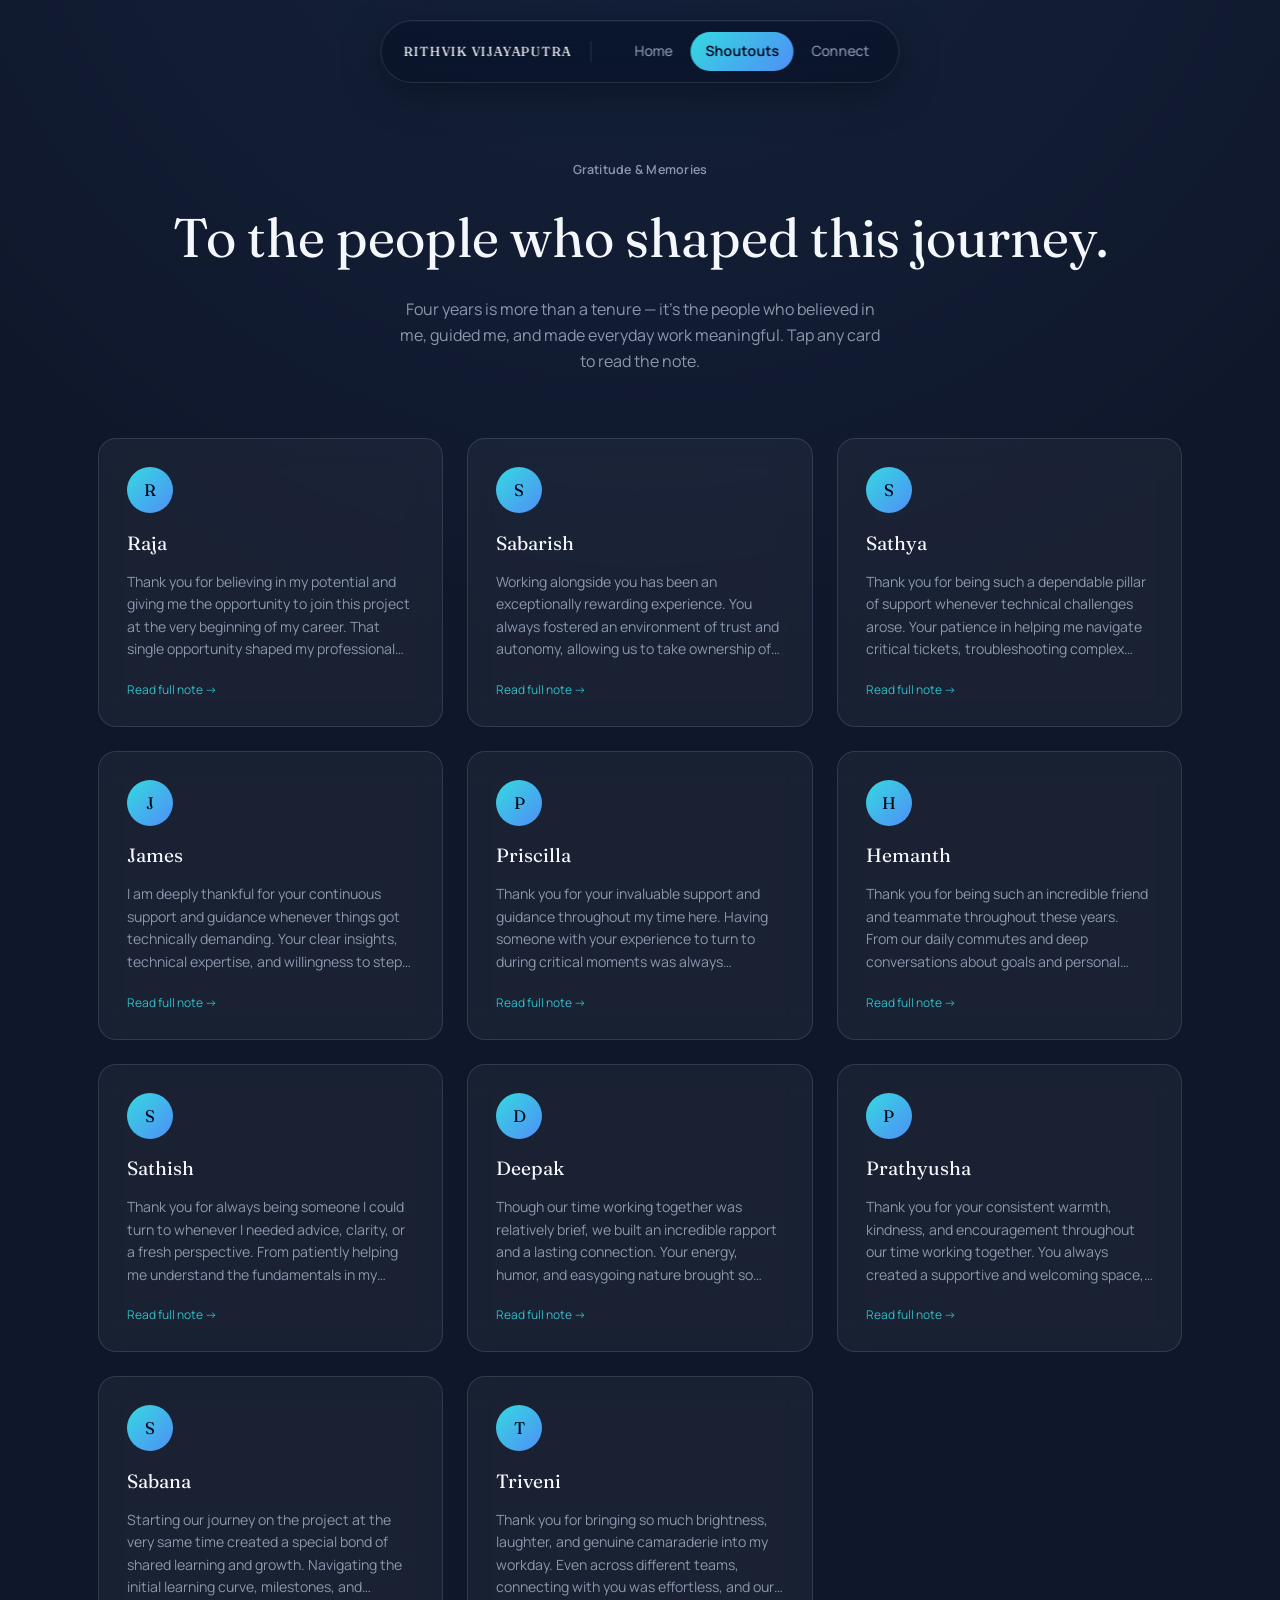
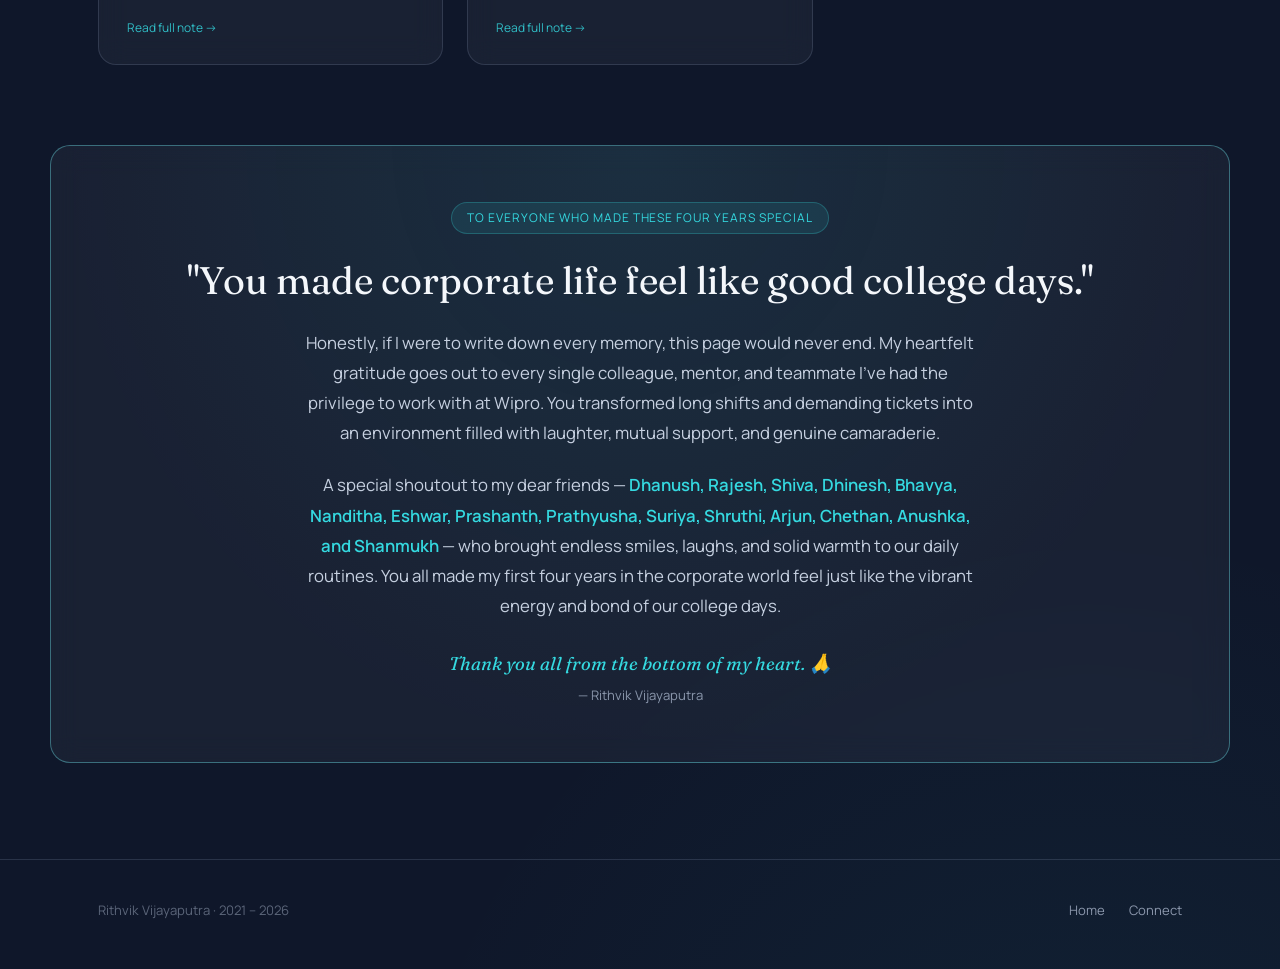
==== shoutouts.html @ c9c14535 "Add files via upload" ====
<!DOCTYPE html>
<html lang="en">
<head>
<meta charset="UTF-8">
<meta name="viewport" content="width=device-width, initial-scale=1.0">
<title>Shoutouts — Rithvik Vijayaputra</title>
<meta name="description" content="A heartfelt tribute and thank-you to the mentors, teammates, and friends who made four years at Wipro unforgettable.">
<meta property="og:title" content="Shoutouts — Rithvik Vijayaputra">
<meta property="og:description" content="A heartfelt tribute and thank-you to the mentors, teammates, and friends who made four years at Wipro unforgettable.">
<meta property="og:type" content="website">
<link rel="stylesheet" href="assets/styles.css">
</head>
<body>
<a href="#main" class="skip-link">Skip to content</a>

<nav class="site-nav" aria-label="Primary">
  <span class="site-nav__name">RITHVIK VIJAYAPUTRA</span>
  <ul class="site-nav__links">
    <li><a href="index.html">Home</a></li>
    <li><a href="shoutouts.html" aria-current="page">Shoutouts</a></li>
    <li><a href="connect.html">Connect</a></li>
  </ul>
</nav>

<main id="main">
  <header class="page-header">
    <div class="wrap">
      <p class="section-label">Gratitude &amp; Memories</p>
      <h1>To the people who shaped this journey.</h1>
      <p>Four years is more than a tenure — it's the people who believed in me, guided me, and made everyday work meaningful. Tap any card to read the note.</p>
    </div>
  </header>

  <!-- Teammates & Mentors -->
  <section class="wrap">
    <div class="team-grid" id="core-team-grid">
      <!-- Rendered dynamically from script below -->
    </div>
  </section>

  <!-- Common Note to Everyone with Special Mentions -->
  <section class="wrap common-note-section">
    <div class="glass-panel common-note-card">
      <span class="common-note-badge">To Everyone Who Made These Four Years Special</span>
      <h2 class="common-note-title">"You made corporate life feel like good college days."</h2>
      <p class="common-note-body">
        Honestly, if I were to write down every memory, this page would never end. My heartfelt gratitude goes out to every single colleague, mentor, and teammate I’ve had the privilege to work with at Wipro. You transformed long shifts and demanding tickets into an environment filled with laughter, mutual support, and genuine camaraderie.
      </p>
      <p class="common-note-body">
        A special shoutout to my dear friends — <strong>Dhanush, Rajesh, Shiva, Dhinesh, Bhavya, Nanditha, Eshwar, Prashanth, Prathyusha, Suriya, Shruthi, Arjun, Chethan, Anushka, and Shanmukh</strong> — who brought endless smiles, laughs, and solid warmth to our daily routines. You all made my first four years in the corporate world feel just like the vibrant energy and bond of our college days.
      </p>
      <p class="common-note-signoff">
        Thank you all from the bottom of my heart. 🙏
        <span>— Rithvik Vijayaputra</span>
      </p>
    </div>
  </section>
</main>

<footer class="site-footer">
  <div class="wrap" style="display:flex; flex-wrap:wrap; gap:1rem; justify-content:space-between; align-items:center; width:100%;">
    <span>Rithvik Vijayaputra · 2021 – 2026</span>
    <div class="site-footer__links">
      <a href="index.html">Home</a>
      <a href="connect.html">Connect</a>
    </div>
  </div>
</footer>

<!-- Modal -->
<div class="modal-overlay" data-modal-overlay role="dialog" aria-modal="true" aria-labelledby="modal-name">
  <div class="modal-card">
    <button class="modal-card__close" data-modal-close aria-label="Close">
      <svg width="14" height="14" viewBox="0 0 14 14" fill="none"><path d="M1 1l12 12M13 1L1 13" stroke="currentColor" stroke-width="1.6" stroke-linecap="round"/></svg>
    </button>
    <div class="modal-card__avatar" data-modal-avatar aria-hidden="true"></div>
    <h2 class="modal-card__name" id="modal-name" data-modal-name></h2>
    <p class="modal-card__message" data-modal-message></p>
  </div>
</div>

<script>
  const teammates = [
    {
      name: "Raja",
      message: "Thank you for believing in my potential and giving me the opportunity to join this project at the very beginning of my career. That single opportunity shaped my professional journey and opened doors for tremendous learning and growth. I am truly grateful for your early trust, encouragement, and the lasting positive impact you had on my career."
    },
    {
      name: "Sabarish",
      message: "Working alongside you has been an exceptionally rewarding experience. You always fostered an environment of trust and autonomy, allowing us to take ownership of our work and stay motivated to give our very best each day. I truly admire your calm composure, clarity in communication, and the thoughtful way you handle every situation. Thank you for your constant guidance and support."
    },
    {
      name: "Sathya",
      message: "Thank you for being such a dependable pillar of support whenever technical challenges arose. Your patience in helping me navigate critical tickets, troubleshooting complex issues, and sharing your deep expertise made an immense difference in my professional development. I am genuinely grateful for your continuous guidance and willingness to help."
    },
    {
      name: "James",
      message: "I am deeply thankful for your continuous support and guidance whenever things got technically demanding. Your clear insights, technical expertise, and willingness to step in during high-pressure situations provided both clarity and confidence. Thank you for always being approachable and generous with your knowledge."
    },
    {
      name: "Priscilla",
      message: "Thank you for your invaluable support and guidance throughout my time here. Having someone with your experience to turn to during critical moments was always reassuring, and your thoughtful insights helped me develop greater confidence in handling complex deliverables. Truly grateful for all your encouragement and assistance."
    },
    {
      name: "Hemanth",
      message: "Thank you for being such an incredible friend and teammate throughout these years. From our daily commutes and deep conversations about goals and personal growth to navigating workplace challenges together, your companionship made everyday work genuinely enjoyable. I am grateful for the strong bond we built."
    },
    {
      name: "Sathish",
      message: "Thank you for always being someone I could turn to whenever I needed advice, clarity, or a fresh perspective. From patiently helping me understand the fundamentals in my earlier days to always listening with genuine patience, your support was invaluable and truly made a lasting difference."
    },
    {
      name: "Deepak",
      message: "Though our time working together was relatively brief, we built an incredible rapport and a lasting connection. Your energy, humor, and easygoing nature brought so much positivity to the workplace, turning busy workdays into memorable experiences. Thank you for the great collaboration and for being such a wonderful friend."
    },
    {
      name: "Prathyusha",
      message: "Thank you for your consistent warmth, kindness, and encouragement throughout our time working together. You always created a supportive and welcoming space, offering thoughtful advice whenever I needed perspective. Your positive presence and genuine goodwill made a lasting impression on me, and I am deeply grateful for our friendship."
    },
    {
      name: "Sabana",
      message: "Starting our journey on the project at the very same time created a special bond of shared learning and growth. Navigating the initial learning curve, milestones, and challenges alongside you made the transition so much smoother and more memorable. Thank you for being such a wonderful person to work with."
    },
    {
      name: "Triveni",
      message: "Thank you for bringing so much brightness, laughter, and genuine camaraderie into my workday. Even across different teams, connecting with you was effortless, and our daily chats, shared humor, and uplifting conversations always made the busy days lighter. I am truly grateful for your friendship and the wonderful memories we shared."
    }
  ];

  function renderCard(t) {
    const safeName = t.name.replace(/"/g, '&quot;');
    const safeMsg = t.message.replace(/"/g, '&quot;');
    const initial = t.name.trim().charAt(0).toUpperCase();
    return `
      <button class="team-card glass-panel" data-team-card
        data-name="${safeName}"
        data-message="${safeMsg}"
        aria-haspopup="dialog">
        <span class="team-card__avatar" aria-hidden="true">${initial}</span>
        <span class="team-card__name">${t.name}</span>
        <span class="team-card__preview">${t.message}</span>
        <span class="team-card__cue">Read full note &rarr;</span>
      </button>
    `;
  }

  const grid = document.getElementById('core-team-grid');
  if (grid) {
    grid.innerHTML = teammates.map(renderCard).join('');
  }
</script>
<script src="assets/script.js"></script>
</body>
</html>
---- assets/styles.css ----
/* ==========================================================================
   RITHVIK VIJAYAPUTRA — FOUR YEARS, ONE JOURNEY
   Shared design tokens + base styles
   ========================================================================== */

@import url('https://fonts.googleapis.com/css2?family=Fraunces:opsz,wght@9..144,300;9..144,400;9..144,500;9..144,600&family=Manrope:wght@400;500;600;700&display=swap');

:root {
  /* --- surfaces --- */
  --bg-primary: #0f172a;
  --bg-deep: #020617;
  --bg-deeper: #050b18;
  --bg-deepest: #0b1224;

  /* --- accents --- */
  --cyan: #35d9e0;
  --blue: #4f8ff7;
  --teal: #2bcfa1;
  --violet: #8b7cf6;
  --amber: #e8b374;

  /* --- text --- */
  --ink-0: #f4f7fb;
  --ink-1: #c6d0e0;
  --ink-2: #8b97ac;
  --ink-3: #5b6579;

  /* --- glass --- */
  --glass-fill: rgba(244, 247, 251, 0.045);
  --glass-fill-strong: rgba(244, 247, 251, 0.075);
  --glass-border: rgba(197, 219, 255, 0.14);
  --glass-border-lit: rgba(107, 224, 232, 0.4);

  /* --- type --- */
  --font-display: 'Fraunces', Georgia, serif;
  --font-body: 'Manrope', -apple-system, BlinkMacSystemFont, sans-serif;

  /* --- motion --- */
  --ease-cinematic: cubic-bezier(0.16, 0.7, 0.24, 1);
  --ease-soft: cubic-bezier(0.4, 0, 0.2, 1);
}

* { margin: 0; padding: 0; box-sizing: border-box; }

html {
  scroll-behavior: smooth;
  -webkit-tap-highlight-color: transparent;
}

body {
  background:
    radial-gradient(ellipse 120% 60% at 50% -10%, rgba(79, 143, 247, 0.10), transparent 60%),
    radial-gradient(ellipse 100% 50% at 85% 110%, rgba(53, 217, 224, 0.06), transparent 55%),
    var(--bg-primary);
  color: var(--ink-1);
  font-family: var(--font-body);
  line-height: 1.6;
  min-height: 100vh;
  overflow-x: hidden;
}

img, svg { display: block; max-width: 100%; }

a { color: inherit; text-decoration: none; }

button {
  font-family: inherit;
  border: none;
  background: none;
  color: inherit;
  cursor: pointer;
}

.visually-hidden {
  position: absolute;
  width: 1px; height: 1px;
  padding: 0; margin: -1px;
  overflow: hidden;
  clip: rect(0,0,0,0);
  white-space: nowrap;
  border: 0;
}

.skip-link {
  position: absolute;
  top: -100px;
  left: 1rem;
  background: var(--bg-deep);
  color: var(--ink-0);
  padding: 0.75rem 1.25rem;
  border-radius: 8px;
  border: 1px solid var(--glass-border-lit);
  z-index: 1000;
  transition: top 0.2s var(--ease-soft);
}
.skip-link:focus { top: 1rem; }

:focus-visible {
  outline: 2px solid var(--cyan);
  outline-offset: 3px;
  border-radius: 4px;
}

/* ==========================================================================
   FLOATING NAVIGATION
   ========================================================================== */

.site-nav {
  position: fixed;
  top: 1.25rem;
  left: 50%;
  transform: translateX(-50%);
  z-index: 500;
  display: flex;
  align-items: center;
  gap: 1.75rem;
  padding: 0.7rem 0.9rem 0.7rem 1.4rem;
  background: rgba(8, 15, 30, 0.55);
  backdrop-filter: blur(18px) saturate(140%);
  -webkit-backdrop-filter: blur(18px) saturate(140%);
  border: 1px solid var(--glass-border);
  border-radius: 999px;
  box-shadow: 0 10px 40px rgba(0,0,0,0.35), inset 0 1px 0 rgba(255,255,255,0.04);
  width: max-content;
  max-width: calc(100vw - 1.5rem);
}

.site-nav__name {
  font-family: var(--font-display);
  font-size: 0.82rem;
  letter-spacing: 0.06em;
  color: var(--ink-0);
  white-space: nowrap;
  padding-right: 1.25rem;
  border-right: 1px solid var(--glass-border);
}

.site-nav__links {
  display: flex;
  gap: 0.25rem;
  list-style: none;
}

.site-nav__links a {
  display: block;
  padding: 0.5rem 0.9rem;
  font-size: 0.88rem;
  font-weight: 500;
  color: var(--ink-2);
  border-radius: 999px;
  transition: color 0.25s var(--ease-soft), background 0.25s var(--ease-soft);
  position: relative;
}

.site-nav__links a:hover { color: var(--ink-0); background: var(--glass-fill); }

.site-nav__links a[aria-current="page"] {
  color: var(--bg-deep);
  background: linear-gradient(135deg, var(--cyan), var(--blue));
  font-weight: 600;
}

@media (max-width: 640px) {
  .site-nav { gap: 0.4rem; padding: 0.55rem 0.6rem; top: 0.85rem; }
  .site-nav__name { display: none; }
  .site-nav__links a { padding: 0.5rem 0.7rem; font-size: 0.8rem; }
}

/* ==========================================================================
   LAYOUT PRIMITIVES
   ========================================================================== */

.wrap {
  max-width: 1180px;
  margin: 0 auto;
  padding: 0 clamp(1.25rem, 4vw, 3rem);
}

.section-label {
  font-family: var(--font-body);
  font-size: 0.78rem;
  font-weight: 600;
  letter-spacing: 0.02em;
  color: var(--cyan);
  margin-bottom: 0.9rem;
}

.glass-panel {
  background: var(--glass-fill);
  border: 1px solid var(--glass-border);
  border-radius: 20px;
  backdrop-filter: blur(14px);
  -webkit-backdrop-filter: blur(14px);
}

/* ==========================================================================
   HERO — INDEX
   ========================================================================== */

.hero {
  position: relative;
  min-height: 92vh;
  display: flex;
  align-items: center;
  padding: 8rem 0 4rem;
  overflow: hidden;
}

.hero__glow {
  position: absolute;
  inset: -20% -10%;
  background:
    radial-gradient(circle at 22% 25%, rgba(79,143,247,0.16), transparent 42%),
    radial-gradient(circle at 78% 65%, rgba(53,217,224,0.11), transparent 45%);
  filter: blur(10px);
  pointer-events: none;
  z-index: 0;
}

.hero__grain {
  position: absolute;
  inset: 0;
  pointer-events: none;
  opacity: 0.35;
  background-image: radial-gradient(rgba(255,255,255,0.025) 1px, transparent 1px);
  background-size: 3px 3px;
  z-index: 0;
}

.hero__content {
  position: relative;
  z-index: 1;
  max-width: 760px;
}

.hero__eyebrow {
  display: inline-flex;
  align-items: center;
  gap: 0.6rem;
  font-size: 0.8rem;
  color: var(--ink-2);
  margin-bottom: 1.75rem;
  opacity: 0;
  animation: rise 0.9s var(--ease-cinematic) 0.15s forwards;
}

.hero__eyebrow::before {
  content: '';
  width: 26px; height: 1px;
  background: linear-gradient(90deg, var(--cyan), transparent);
}

.hero__headline {
  font-family: var(--font-display);
  font-weight: 400;
  font-size: clamp(2.6rem, 7vw, 5.1rem);
  line-height: 1.04;
  color: var(--ink-0);
  letter-spacing: -0.01em;
}

.hero__headline span {
  display: block;
  opacity: 0;
  transform: translateY(28px);
  animation: rise 1s var(--ease-cinematic) forwards;
}
.hero__headline span:nth-child(1) { animation-delay: 0.3s; }
.hero__headline span:nth-child(2) {
  animation-delay: 0.55s;
  background: linear-gradient(120deg, var(--cyan), var(--blue) 60%, var(--violet));
  -webkit-background-clip: text;
  background-clip: text;
  color: transparent;
}

.hero__subline {
  margin-top: 1.9rem;
  font-family: var(--font-display);
  font-style: italic;
  font-weight: 300;
  font-size: clamp(1.05rem, 2vw, 1.35rem);
  color: var(--ink-1);
  max-width: 38ch;
  opacity: 0;
  animation: rise 0.9s var(--ease-cinematic) 0.8s forwards;
}

.hero__body {
  margin-top: 2rem;
  font-size: 1rem;
  color: var(--ink-2);
  max-width: 52ch;
  opacity: 0;
  animation: rise 0.9s var(--ease-cinematic) 1.0s forwards;
}

.hero__body strong { color: var(--ink-1); font-weight: 600; }

.hero__signature {
  margin-top: 2.5rem;
  font-family: var(--font-display);
  font-style: italic;
  font-size: 1.3rem;
  color: var(--ink-0);
  opacity: 0;
  animation: rise 0.9s var(--ease-cinematic) 1.2s forwards;
}

.hero__signature small {
  display: block;
  font-family: var(--font-body);
  font-style: normal;
  font-size: 0.72rem;
  letter-spacing: 0.02em;
  color: var(--ink-3);
  margin-top: 0.35rem;
}

.hero__scroll-cue {
  position: absolute;
  bottom: 2.4rem;
  left: 50%;
  transform: translateX(-50%);
  display: flex;
  flex-direction: column;
  align-items: center;
  gap: 0.6rem;
  font-size: 0.72rem;
  color: var(--ink-3);
  opacity: 0;
  animation: rise 0.9s var(--ease-cinematic) 1.5s forwards;
  z-index: 1;
}

.hero__scroll-cue span {
  width: 1px; height: 34px;
  background: linear-gradient(var(--cyan), transparent);
  animation: scrollcue 2.2s var(--ease-soft) infinite;
}

@keyframes rise {
  to { opacity: 1; transform: translateY(0); }
}
@keyframes scrollcue {
  0% { transform: scaleY(0); transform-origin: top; opacity: 0; }
  40% { transform: scaleY(1); transform-origin: top; opacity: 1; }
  60% { transform: scaleY(1); transform-origin: bottom; opacity: 1; }
  100% { transform: scaleY(0); transform-origin: bottom; opacity: 0; }
}

/* ==========================================================================
   CINEMATIC SEQUENCE
   ========================================================================== */

.cinema {
  position: relative;
  padding: 3rem 0 6rem;
}

.cinema__intro {
  max-width: 620px;
  margin: 0 auto 3rem;
  text-align: center;
}

.cinema__intro h2 {
  font-family: var(--font-display);
  font-weight: 400;
  font-size: clamp(1.9rem, 4vw, 2.6rem);
  color: var(--ink-0);
}

.cinema__intro p {
  margin-top: 0.9rem;
  color: var(--ink-2);
  font-size: 0.98rem;
}

.stage {
  position: relative;
  width: min(100%, 1180px);
  margin: 0 auto;
  aspect-ratio: 16 / 9;
  border-radius: 22px;
  overflow: hidden;
  background: var(--bg-deep);
  border: 1px solid var(--glass-border);
  box-shadow:
    0 30px 90px rgba(0,0,0,0.55),
    0 0 0 1px rgba(255,255,255,0.02) inset,
    0 0 70px rgba(53,217,224,0.05);
}

@media (max-width: 720px) {
  .stage { aspect-ratio: 3 / 4; border-radius: 16px; }
}

.stage__scene {
  position: absolute;
  inset: 0;
  opacity: 0;
  visibility: hidden;
  transition: opacity 1.4s var(--ease-cinematic);
}

.stage__scene.is-active {
  opacity: 1;
  visibility: visible;
  z-index: 2;
}
.stage__scene.is-prev { z-index: 1; }

.stage__scene svg {
  width: 100%;
  height: 100%;
  display: block;
}

.stage__scene .scene-art {
  position: absolute;
  inset: 0;
  width: 100%;
  height: 100%;
}

.stage__vignette {
  position: absolute;
  inset: 0;
  z-index: 5;
  pointer-events: none;
  background:
    radial-gradient(ellipse 120% 90% at 50% 50%, transparent 55%, rgba(0,0,0,0.55) 100%);
}

.stage__grain {
  position: absolute;
  inset: 0;
  z-index: 6;
  pointer-events: none;
  opacity: 0.05;
  background-image: radial-gradient(rgba(255,255,255,0.5) 1px, transparent 1px);
  background-size: 3px 3px;
  mix-blend-mode: overlay;
}

/* film UI overlay */
.stage__ui {
  position: absolute;
  inset: 0;
  z-index: 7;
  pointer-events: none;
  display: flex;
  flex-direction: column;
  justify-content: space-between;
  padding: clamp(1rem, 2.5vw, 1.75rem);
  font-family: var(--font-body);
}

.stage__ui-top {
  display: flex;
  justify-content: space-between;
  align-items: flex-start;
  font-size: 0.66rem;
  letter-spacing: 0.08em;
  color: rgba(230, 240, 250, 0.55);
}

.stage__ui-tag {
  display: flex;
  align-items: center;
  gap: 0.5rem;
}
.stage__ui-tag::before {
  content: '';
  width: 6px; height: 6px;
  border-radius: 50%;
  background: var(--cyan);
  box-shadow: 0 0 8px var(--cyan);
  animation: pulse-dot 2s ease-in-out infinite;
}
@keyframes pulse-dot { 0%,100% { opacity: 1; } 50% { opacity: 0.35; } }

.stage__caption-block {
  max-width: 62%;
}

.stage__year {
  font-family: var(--font-display);
  font-size: clamp(0.7rem, 1.4vw, 0.85rem);
  letter-spacing: 0.14em;
  color: var(--cyan);
  margin-bottom: 0.35rem;
  text-transform: uppercase;
}

.stage__title {
  font-family: var(--font-display);
  font-weight: 400;
  font-size: clamp(1.5rem, 3.6vw, 2.5rem);
  color: #fff;
  text-shadow: 0 2px 30px rgba(0,0,0,0.6);
  line-height: 1.05;
}

.stage__caption {
  margin-top: 0.6rem;
  font-style: italic;
  font-family: var(--font-display);
  font-size: clamp(0.85rem, 1.7vw, 1.05rem);
  color: rgba(230, 238, 248, 0.78);
  max-width: 42ch;
}

/* progress timeline */
.stage__timeline {
  pointer-events: auto;
  display: flex;
  gap: 0.5rem;
  align-items: center;
}

.stage__timeline-track {
  position: relative;
  width: 46px;
  height: 3px;
  background: rgba(255,255,255,0.15);
  border-radius: 3px;
  overflow: hidden;
}
.stage__timeline-track > i {
  position: absolute;
  inset: 0;
  transform-origin: left;
  transform: scaleX(0);
  background: linear-gradient(90deg, var(--cyan), var(--blue));
}
.stage__timeline-track.is-done > i { transform: scaleX(1); transition: none; }
.stage__timeline-track.is-active > i { transition: transform linear; }

.stage__dot-btn {
  pointer-events: auto;
  font-size: 0.6rem;
  letter-spacing: 0.05em;
  color: rgba(255,255,255,0.4);
  padding: 0.3rem;
  transition: color 0.2s;
}
.stage__dot-btn:hover, .stage__dot-btn:focus-visible { color: #fff; }
.stage__dot-btn[aria-current="true"] { color: var(--cyan); }

/* stage controls */
.stage__controls {
  position: absolute;
  bottom: clamp(0.9rem, 2.5vw, 1.5rem);
  left: 0; right: 0;
  z-index: 8;
  display: flex;
  justify-content: center;
}

.stage__nav-arrow {
  position: absolute;
  top: 50%;
  transform: translateY(-50%);
  z-index: 8;
  width: 42px; height: 42px;
  border-radius: 50%;
  background: rgba(8, 15, 30, 0.4);
  border: 1px solid rgba(255,255,255,0.14);
  backdrop-filter: blur(6px);
  color: #fff;
  display: flex;
  align-items: center;
  justify-content: center;
  opacity: 0;
  transition: opacity 0.3s, background 0.2s, border-color 0.2s;
}
.stage:hover .stage__nav-arrow,
.stage__nav-arrow:focus-visible { opacity: 0.85; }
.stage__nav-arrow:hover { background: rgba(53,217,224,0.15); border-color: var(--glass-border-lit); }
.stage__nav-arrow--prev { left: clamp(0.6rem, 2vw, 1.25rem); }
.stage__nav-arrow--next { right: clamp(0.6rem, 2vw, 1.25rem); }

@media (max-width: 640px) {
  .stage__caption-block { max-width: 78%; }
  .stage__nav-arrow { opacity: 0.6; width: 34px; height: 34px; }
}

/* ==========================================================================
   PARTICLES (shared, css-only)
   ========================================================================== */

.particle-field {
  position: absolute;
  inset: 0;
  z-index: 3;
  pointer-events: none;
  overflow: hidden;
}
.particle-field span {
  position: absolute;
  bottom: -10px;
  width: 3px; height: 3px;
  border-radius: 50%;
  background: var(--cyan);
  opacity: 0;
  filter: blur(0.3px);
  animation: drift-up linear infinite;
}
@keyframes drift-up {
  0% { transform: translate(0, 0); opacity: 0; }
  10% { opacity: 0.55; }
  90% { opacity: 0.25; }
  100% { transform: translate(var(--drift-x, 20px), -320px); opacity: 0; }
}

/* ==========================================================================
   CLOSING / QUOTE STRIP
   ========================================================================== */

.closing {
  padding: 6rem 0 8rem;
  text-align: center;
}

.closing__mark {
  font-family: var(--font-display);
  font-style: italic;
  font-size: clamp(1.3rem, 3vw, 1.9rem);
  color: var(--ink-1);
  max-width: 34ch;
  margin: 0 auto;
  line-height: 1.45;
}

.closing__lines {
  margin: 2.5rem auto 0;
  max-width: 520px;
  text-align: left;
  color: var(--ink-2);
  font-size: 0.95rem;
}
.closing__lines p { margin-bottom: 0.5rem; padding-left: 1.25rem; position: relative; }
.closing__lines p::before {
  content: '—';
  position: absolute; left: 0;
  color: var(--cyan);
  opacity: 0.8;
}

.closing__thanks {
  margin-top: 3.5rem;
  font-family: var(--font-display);
  font-size: clamp(1.6rem, 4vw, 2.3rem);
  color: var(--ink-0);
}

.closing__sig {
  margin-top: 0.75rem;
  font-family: var(--font-display);
  font-style: italic;
  color: var(--ink-2);
}

/* ==========================================================================
   FOOTER
   ========================================================================== */

.site-footer {
  padding: 2.5rem 0 3rem;
  border-top: 1px solid var(--glass-border);
  display: flex;
  flex-wrap: wrap;
  gap: 1rem;
  justify-content: space-between;
  align-items: center;
  color: var(--ink-3);
  font-size: 0.82rem;
}

.site-footer a { color: var(--ink-2); transition: color 0.2s; }
.site-footer a:hover { color: var(--cyan); }

.site-footer__links { display: flex; gap: 1.5rem; }

/* ==========================================================================
   SHOUTOUTS PAGE
   ========================================================================== */

.page-header {
  padding: 9rem 0 3rem;
  text-align: center;
}
.page-header h1 {
  font-family: var(--font-display);
  font-weight: 400;
  font-size: clamp(2.2rem, 5vw, 3.4rem);
  color: var(--ink-0);
}
.page-header p {
  margin-top: 1rem;
  color: var(--ink-2);
  max-width: 48ch;
  margin-inline: auto;
}

.team-grid {
  padding: 1rem 0 4rem;
  display: grid;
  grid-template-columns: repeat(auto-fill, minmax(290px, 1fr));
  gap: 1.5rem;
  align-items: stretch;
}

/* Fixed top-alignment and flex column layout for cards */
.team-card {
  position: relative;
  padding: 1.75rem;
  border-radius: 18px;
  cursor: pointer;
  text-align: left;
  display: flex;
  flex-direction: column;
  align-items: flex-start;
  justify-content: flex-start;
  height: 100%;
  box-sizing: border-box;
  transition: transform 0.35s var(--ease-soft), border-color 0.35s, background 0.35s;
}
.team-card:hover, .team-card:focus-visible {
  transform: translateY(-4px);
  border-color: var(--glass-border-lit);
  background: var(--glass-fill-strong);
}

.team-card__avatar {
  width: 46px;
  height: 46px;
  border-radius: 50%;
  display: flex;
  align-items: center;
  justify-content: center;
  font-family: var(--font-display);
  font-size: 1.05rem;
  color: var(--bg-deep);
  background: linear-gradient(135deg, var(--cyan), var(--blue));
  margin-bottom: 1.1rem;
  flex-shrink: 0;
}

.team-card__name {
  font-family: var(--font-display);
  font-size: 1.2rem;
  color: var(--ink-0);
  line-height: 1.25;
  width: 100%;
}

.team-card__role {
  font-size: 0.78rem;
  color: var(--cyan);
  margin-top: 0.25rem;
  letter-spacing: 0.02em;
  width: 100%;
}

.team-card__preview {
  margin-top: 1rem;
  font-size: 0.88rem;
  color: var(--ink-2);
  line-height: 1.6;
  display: -webkit-box;
  -webkit-line-clamp: 4;
  -webkit-box-orient: vertical;
  overflow: hidden;
  flex-grow: 1;
  width: 100%;
}

.team-card__cue {
  margin-top: 1.25rem;
  font-size: 0.75rem;
  color: var(--cyan);
  display: inline-flex;
  align-items: center;
  gap: 0.4rem;
  opacity: 0.85;
  transition: opacity 0.2s, transform 0.2s;
}
.team-card:hover .team-card__cue {
  opacity: 1;
  transform: translateX(3px);
}

/* ==========================================================================
   COMMON NOTE CARD
   ========================================================================== */

.common-note-section {
  padding: 1rem 0 6rem;
}

.common-note-card {
  padding: clamp(2rem, 5vw, 3.5rem);
  text-align: center;
  position: relative;
  overflow: hidden;
  background: radial-gradient(ellipse at 50% 0%, rgba(53, 217, 224, 0.08), transparent 70%), var(--glass-fill);
  border: 1px solid var(--glass-border-lit);
}

.common-note-badge {
  display: inline-block;
  padding: 0.35rem 0.95rem;
  border-radius: 999px;
  font-size: 0.75rem;
  letter-spacing: 0.08em;
  text-transform: uppercase;
  color: var(--cyan);
  background: rgba(53, 217, 224, 0.1);
  border: 1px solid rgba(53, 217, 224, 0.25);
  margin-bottom: 1.35rem;
}

.common-note-title {
  font-family: var(--font-display);
  font-weight: 400;
  font-size: clamp(1.6rem, 3.5vw, 2.4rem);
  color: var(--ink-0);
  line-height: 1.25;
  margin-bottom: 1.5rem;
}

.common-note-body {
  font-size: clamp(0.95rem, 2vw, 1.05rem);
  color: var(--ink-1);
  max-width: 68ch;
  margin: 0 auto 1.35rem;
  line-height: 1.8;
}

.common-note-body strong {
  color: var(--cyan);
  font-weight: 600;
}

.common-note-signoff {
  margin-top: 1.75rem;
  font-family: var(--font-display);
  font-style: italic;
  font-size: 1.15rem;
  color: var(--cyan);
}

.common-note-signoff span {
  display: block;
  font-family: var(--font-body);
  font-style: normal;
  font-size: 0.82rem;
  color: var(--ink-2);
  margin-top: 0.35rem;
}

/* modal */
.modal-overlay {
  position: fixed;
  inset: 0;
  z-index: 900;
  display: flex;
  align-items: center;
  justify-content: center;
  padding: 1.5rem;
  background: rgba(2, 6, 20, 0.7);
  backdrop-filter: blur(6px);
  opacity: 0;
  visibility: hidden;
  transition: opacity 0.35s var(--ease-soft), visibility 0.35s;
}
.modal-overlay.is-open { opacity: 1; visibility: visible; }

.modal-card {
  position: relative;
  max-width: 540px;
  width: 100%;
  padding: 2.5rem;
  border-radius: 22px;
  background: linear-gradient(160deg, var(--bg-deepest), var(--bg-deep));
  border: 1px solid var(--glass-border-lit);
  box-shadow: 0 30px 80px rgba(0,0,0,0.5), 0 0 60px rgba(53,217,224,0.08);
  transform: scale(0.92) translateY(10px);
  transition: transform 0.4s var(--ease-cinematic);
}
.modal-overlay.is-open .modal-card { transform: scale(1) translateY(0); }

.modal-card__close {
  position: absolute;
  top: 1.1rem; right: 1.1rem;
  width: 32px; height: 32px;
  border-radius: 50%;
  display: flex; align-items: center; justify-content: center;
  color: var(--ink-2);
  background: var(--glass-fill);
  border: 1px solid var(--glass-border);
  transition: color 0.2s, border-color 0.2s;
}
.modal-card__close:hover { color: #fff; border-color: var(--glass-border-lit); }

.modal-card__avatar {
  width: 54px; height: 54px;
  border-radius: 50%;
  display: flex; align-items: center; justify-content: center;
  font-family: var(--font-display);
  font-size: 1.25rem;
  color: var(--bg-deep);
  background: linear-gradient(135deg, var(--cyan), var(--blue));
  margin-bottom: 1.4rem;
}

.modal-card__name {
  font-family: var(--font-display);
  font-size: 1.5rem;
  color: var(--ink-0);
}
.modal-card__role {
  font-size: 0.8rem;
  color: var(--cyan);
  margin-top: 0.25rem;
}
.modal-card__message {
  margin-top: 1.4rem;
  font-family: var(--font-display);
  font-style: italic;
  font-size: 1.05rem;
  color: var(--ink-1);
  line-height: 1.65;
}

/* ==========================================================================
   CONNECT PAGE
   ========================================================================== */

.connect-grid {
  padding: 1rem 0 6rem;
  display: grid;
  grid-template-columns: repeat(2, 1fr);
  gap: 1.5rem;
  max-width: 840px;
  margin: 0 auto;
}

@media (max-width: 680px) {
  .connect-grid {
    grid-template-columns: 1fr;
    gap: 1.25rem;
  }
}

.connect-card {
  padding: 1.9rem;
  border-radius: 18px;
  display: flex;
  flex-direction: column;
  gap: 1rem;
  min-height: 220px;
  transition: border-color 0.3s, transform 0.3s var(--ease-soft);
}
.connect-card:hover { border-color: var(--glass-border-lit); transform: translateY(-3px); }

.connect-card__icon {
  width: 42px; height: 42px;
  border-radius: 12px;
  display: flex; align-items: center; justify-content: center;
  background: linear-gradient(135deg, rgba(53,217,224,0.15), rgba(79,143,247,0.1));
  border: 1px solid var(--glass-border-lit);
  color: var(--cyan);
}

.connect-card__label {
  font-size: 0.72rem;
  letter-spacing: 0.04em;
  color: var(--ink-3);
}

.connect-card__value {
  font-family: var(--font-display);
  font-size: 1.15rem;
  color: var(--ink-0);
  word-break: break-word;
}

.connect-card__actions {
  margin-top: auto;
  display: flex;
  flex-wrap: wrap;
  gap: 0.6rem;
}

.btn {
  display: inline-flex;
  align-items: center;
  gap: 0.5rem;
  padding: 0.55rem 1rem;
  border-radius: 999px;
  font-size: 0.82rem;
  font-weight: 600;
  transition: transform 0.2s var(--ease-soft), box-shadow 0.2s;
}
.btn--primary {
  background: linear-gradient(135deg, var(--cyan), var(--blue));
  color: var(--bg-deep);
}
.btn--primary:hover { transform: translateY(-2px); box-shadow: 0 8px 24px rgba(53,217,224,0.25); }
.btn--ghost {
  background: var(--glass-fill);
  border: 1px solid var(--glass-border);
  color: var(--ink-1);
}
.btn--ghost:hover { border-color: var(--glass-border-lit); color: #fff; }

.copy-toast {
  position: fixed;
  bottom: 2rem;
  left: 50%;
  transform: translateX(-50%) translateY(20px);
  background: var(--bg-deepest);
  border: 1px solid var(--glass-border-lit);
  padding: 0.7rem 1.2rem;
  border-radius: 999px;
  font-size: 0.85rem;
  color: var(--ink-0);
  opacity: 0;
  pointer-events: none;
  transition: transform 0.3s var(--ease-cinematic), opacity 0.3s;
  z-index: 950;
}
.copy-toast.is-shown { opacity: 1; transform: translateX(-50%) translateY(0); }

/* ==========================================================================
   SCENE ART — figures, parallax layers, per-shot motion
   ========================================================================== */

.fig-wrap {
  position: absolute;
  inset: 0;
  z-index: 4;
  pointer-events: none;
}
.fig-svg { width: 100%; height: 100%; }

.stage__scene.is-active .parallax-back { animation: driftSlow 9s ease-in-out infinite alternate; }
.stage__scene.is-active .parallax-mid { animation: driftSlow 7s ease-in-out infinite alternate; }
.stage__scene.is-active .parallax-mid-rev { animation: driftSlowRev 8s ease-in-out infinite alternate; }
.stage__scene.is-active .parallax-front { animation: driftFront 12s ease-in-out infinite alternate; }
.stage__scene.is-active .parallax-slow { animation: pulseGlow 6s ease-in-out infinite; }
.stage__scene.is-active .win-glow { animation: flicker 4.5s ease-in-out infinite; }
.stage__scene.is-active .cursor-blink { animation: pulse-dot 1.1s steps(1) infinite; }
.stage__scene.is-active .scan-line { animation: scanShift 3.6s ease-in-out infinite alternate; }

@keyframes driftSlow { from { transform: translateX(-6px); } to { transform: translateX(6px); } }
@keyframes driftSlowRev { from { transform: translateX(5px); } to { transform: translateX(-5px); } }
@keyframes driftFront { from { transform: translateX(-3px); } to { transform: translateX(3px); } }
@keyframes pulseGlow { 0%, 100% { opacity: 0.9; } 50% { opacity: 1; } }
@keyframes flicker { 0%, 100% { opacity: 0.5; } 45% { opacity: 0.65; } 50% { opacity: 0.25; } 55% { opacity: 0.6; } }
@keyframes scanShift { from { transform: translateX(0); opacity: 0.4; } to { transform: translateX(10px); opacity: 0.75; } }

.fig-1 { transform: translateX(-8%); opacity: 0; }
.stage__scene.scene-1.is-active .fig-1 {
  animation: walkInLeft 3.2s var(--ease-cinematic) forwards;
}
@keyframes walkInLeft {
  0% { transform: translateX(-10%); opacity: 0; }
  100% { transform: translateX(0); opacity: 1; }
}

.fig-2, .fig-3 { opacity: 0; transform: translateY(14px) scale(0.98); }
.stage__scene.scene-2.is-active .fig-2,
.stage__scene.scene-3.is-active .fig-3 {
  animation: settleIn 1.4s var(--ease-cinematic) forwards, swayGently 6s ease-in-out 1.4s infinite;
}
@keyframes settleIn { to { opacity: 1; transform: translateY(0) scale(1); } }
@keyframes swayGently { 0%, 100% { transform: translateY(0); } 50% { transform: translateY(-6px); } }

.fig-4-main, .fig-4-a, .fig-4-b, .fig-4-c { opacity: 0; transform: translateY(16px); }
.stage__scene.scene-4.is-active .fig-4-main { animation: settleIn 1.3s var(--ease-cinematic) 0.1s forwards; }
.stage__scene.scene-4.is-active .fig-4-a { animation: settleIn 1.3s var(--ease-cinematic) 0.35s forwards; }
.stage__scene.scene-4.is-active .fig-4-b { animation: settleIn 1.3s var(--ease-cinematic) 0.5s forwards; }
.stage__scene.scene-4.is-active .fig-4-c { animation: settleIn 1.3s var(--ease-cinematic) 0.65s forwards; }

.fig-5 { opacity: 0; }
.stage__scene.scene-5.is-active .fig-5 {
  animation: walkOutRight 6.4s var(--ease-cinematic) forwards;
}
@keyframes walkOutRight {
  0% { opacity: 0; transform: translateX(-4%) scale(1); }
  12% { opacity: 1; }
  55% { opacity: 1; transform: translateX(6%) scale(0.97); }
  85% { opacity: 0.4; transform: translateX(14%) scale(0.85); }
  100% { opacity: 0; transform: translateX(16%) scale(0.8); }
}

.scene-5__finale {
  position: absolute;
  inset: 0;
  z-index: 6;
  display: flex;
  flex-direction: column;
  align-items: center;
  justify-content: center;
  text-align: center;
  gap: 0.6rem;
  opacity: 0;
  background: radial-gradient(ellipse at center, rgba(2,6,20,0.35), rgba(2,6,20,0.88) 75%);
}
.stage__scene.scene-5.is-active .scene-5__finale {
  animation: finaleIn 2.2s var(--ease-cinematic) 4.4s forwards;
}
@keyframes finaleIn { to { opacity: 1; } }

.scene-5__ellipsis {
  font-family: var(--font-body);
  font-size: 0.78rem;
  letter-spacing: 0.16em;
  color: var(--cyan);
  text-transform: uppercase;
}
.scene-5__thanks {
  font-family: var(--font-display);
  font-weight: 400;
  font-size: clamp(1.6rem, 4vw, 2.6rem);
  color: #fff;
}
.scene-5__sig {
  font-family: var(--font-display);
  font-style: italic;
  color: var(--ink-1);
  font-size: 1rem;
}

@media (max-width: 720px) {
  .fig-1 svg use, .fig-2 svg use, .fig-3 svg use, .fig-5 svg use { transform: scale(1.3); transform-origin: bottom left; }
}

/* ==========================================================================
   REDUCED MOTION
   ========================================================================== */

@media (prefers-reduced-motion: reduce) {
  *, *::before, *::after {
    animation-duration: 0.01ms !important;
    animation-iteration-count: 1 !important;
    transition-duration: 0.01ms !important;
    scroll-behavior: auto !important;
  }
  .stage__scene { transition: opacity 0.6s ease; }
}
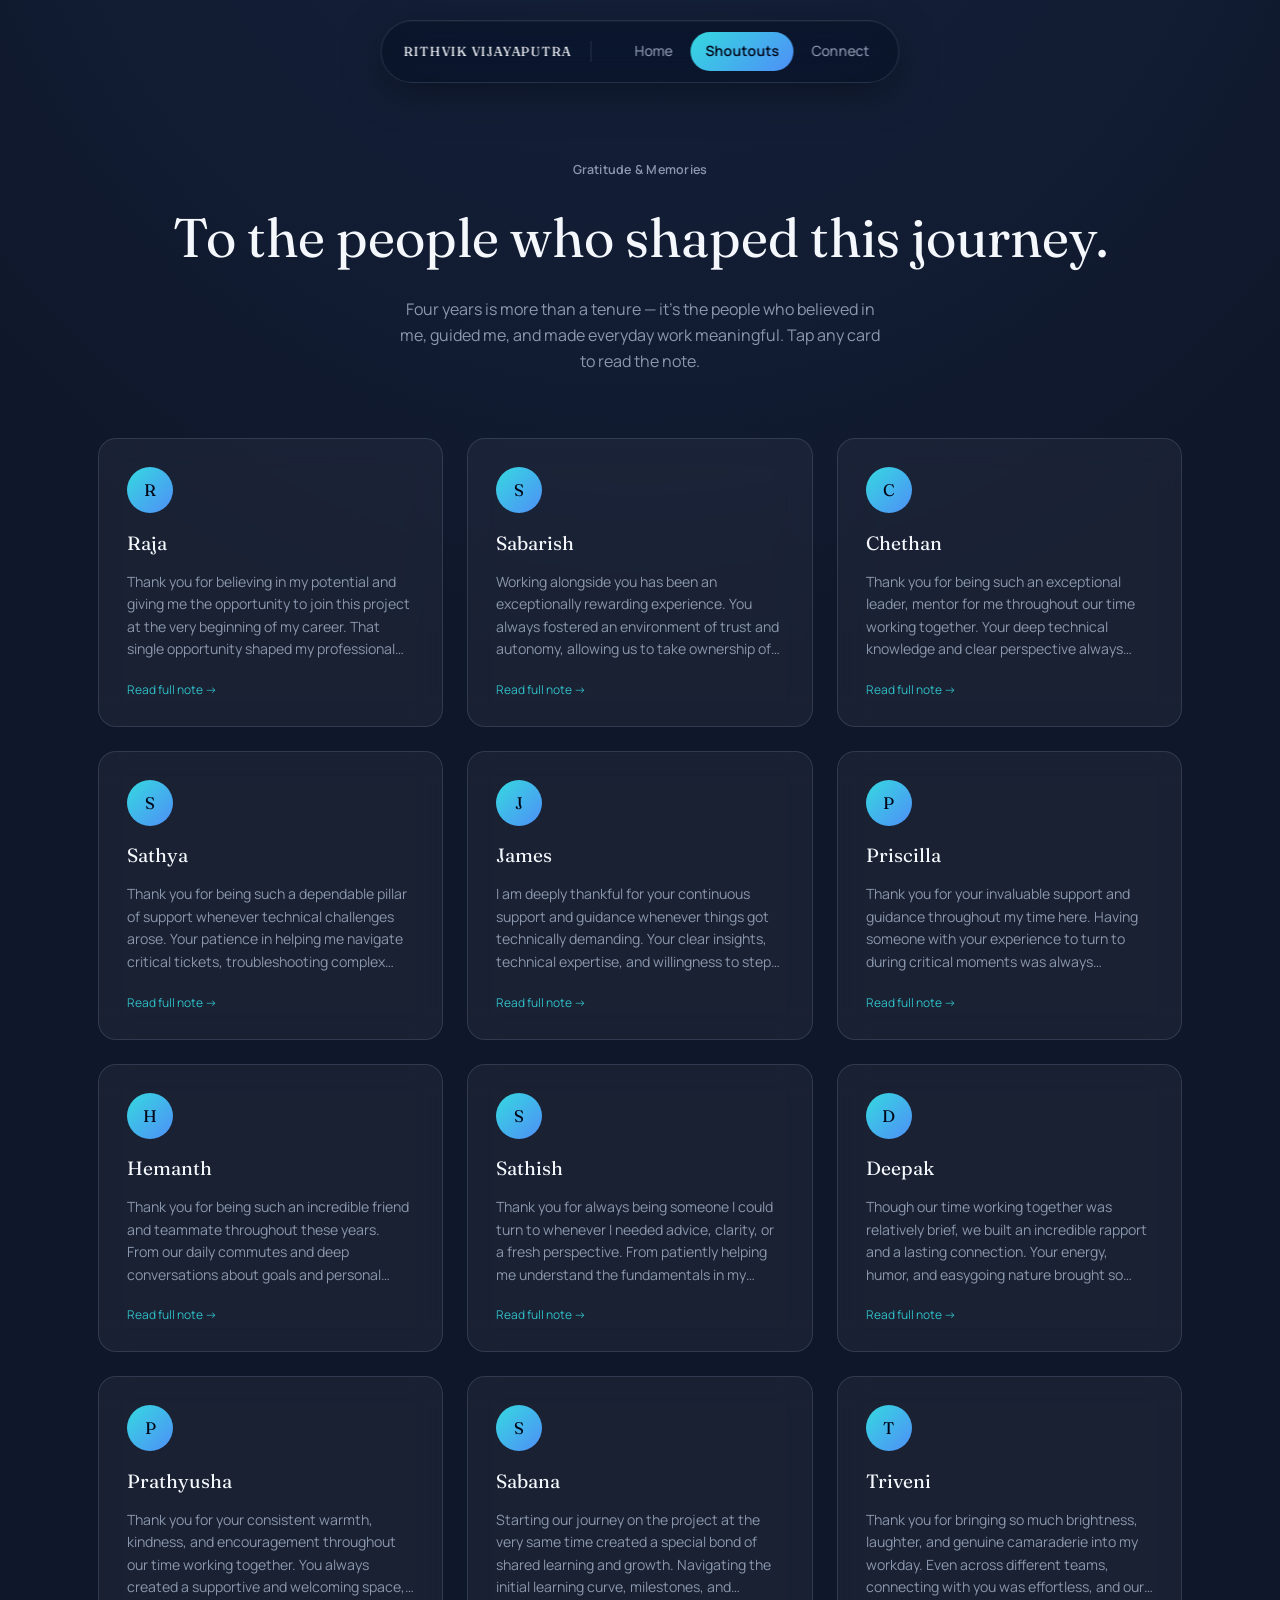
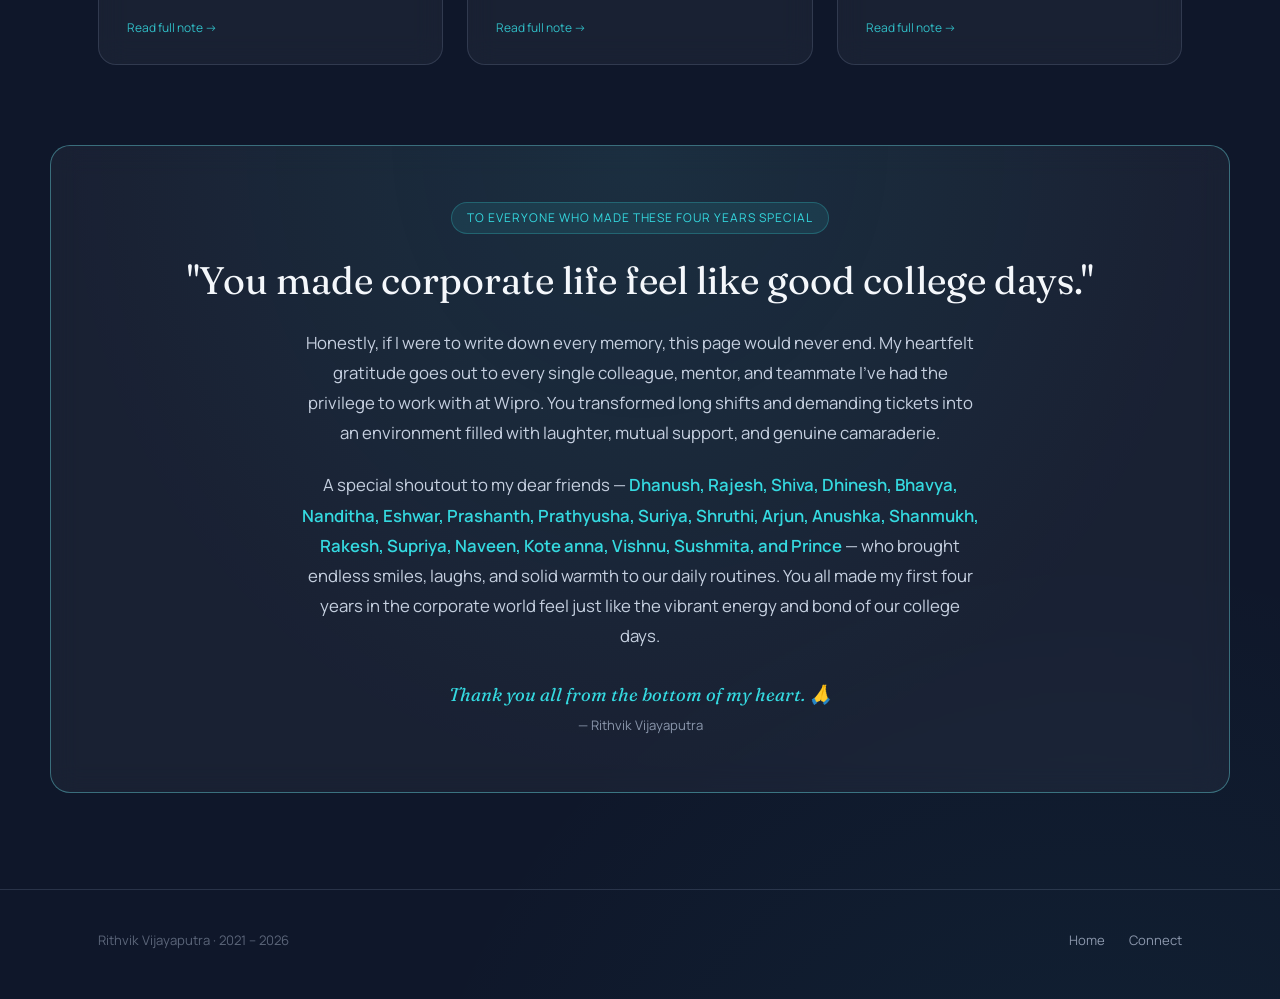
==== commit 01e3c257: "Add files via upload" ====
--- a/shoutouts.html
+++ b/shoutouts.html
@@ -9,7 +9,7 @@
 <meta property="og:description" content="A heartfelt tribute and thank-you to the mentors, teammates, and friends who made four years at Wipro unforgettable.">
 <meta property="og:type" content="website">
 <link rel="stylesheet" href="assets/styles.css">
-</head>
+<script src="/_aistudio-iframe.js?v=1f94f900"></script></head>
 <body>
 <a href="#main" class="skip-link">Skip to content</a>
 
@@ -47,7 +47,7 @@
         Honestly, if I were to write down every memory, this page would never end. My heartfelt gratitude goes out to every single colleague, mentor, and teammate I’ve had the privilege to work with at Wipro. You transformed long shifts and demanding tickets into an environment filled with laughter, mutual support, and genuine camaraderie.
       </p>
       <p class="common-note-body">
-        A special shoutout to my dear friends — <strong>Dhanush, Rajesh, Shiva, Dhinesh, Bhavya, Nanditha, Eshwar, Prashanth, Prathyusha, Suriya, Shruthi, Arjun, Chethan, Anushka, and Shanmukh</strong> — who brought endless smiles, laughs, and solid warmth to our daily routines. You all made my first four years in the corporate world feel just like the vibrant energy and bond of our college days.
+        A special shoutout to my dear friends — <strong>Dhanush, Rajesh, Shiva, Dhinesh, Bhavya, Nanditha, Eshwar, Prashanth, Prathyusha, Suriya, Shruthi, Arjun, Anushka, Shanmukh, Rakesh, Supriya, Naveen, Kote anna, Vishnu, Sushmita, and Prince</strong> — who brought endless smiles, laughs, and solid warmth to our daily routines. You all made my first four years in the corporate world feel just like the vibrant energy and bond of our college days.
       </p>
       <p class="common-note-signoff">
         Thank you all from the bottom of my heart. 🙏
@@ -88,6 +88,10 @@
     {
       name: "Sabarish",
       message: "Working alongside you has been an exceptionally rewarding experience. You always fostered an environment of trust and autonomy, allowing us to take ownership of our work and stay motivated to give our very best each day. I truly admire your calm composure, clarity in communication, and the thoughtful way you handle every situation. Thank you for your constant guidance and support."
+    },
+    {
+      name: "Chethan",
+      message: "Thank you for being such an exceptional leader, mentor for me throughout our time working together. Your deep technical knowledge and clear perspective always made complex challenges manageable, but it was your genuine kindness and patient approach that truly set you apart. You consistently created an environment where I felt supported, valued, and encouraged to learn and take ownership. I am deeply grateful for your continuous guidance, warmth, and the positive impact you’ve had on my growth."
     },
     {
       name: "Sathya",
